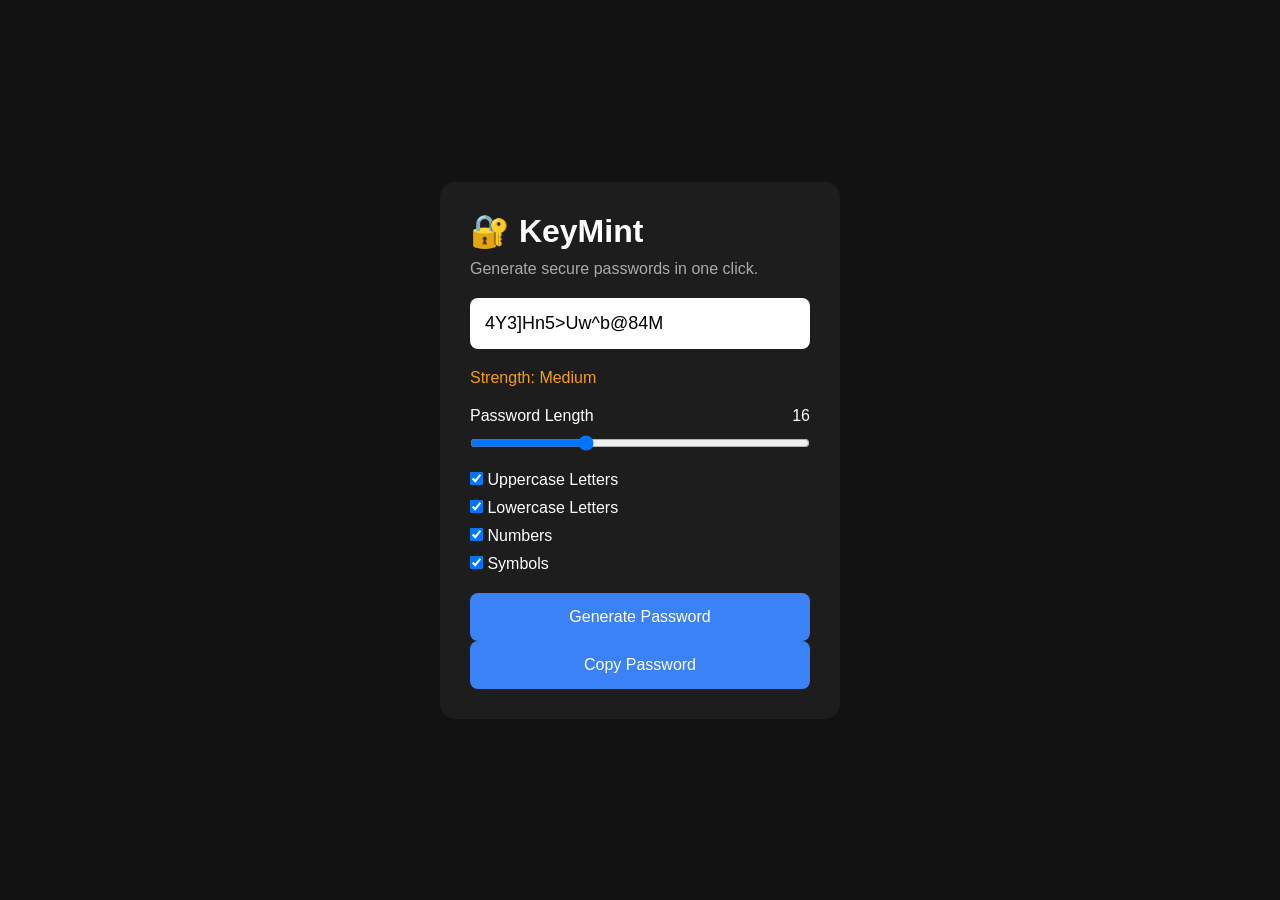
==== index.html @ 88b30c32 "Initial commit" ====
<!DOCTYPE html>
<html lang="en">

<head>
    <meta charset="UTF-8">
    <meta name="viewport" content="width=device-width, initial-scale=1.0">

    <title>KeyMint | Secure Password Generator</title>

    <link rel="preconnect" href="https://fonts.googleapis.com">
    <link rel="preconnect" href="https://fonts.gstatic.com" crossorigin>

    <link href="https://fonts.googleapis.com/css2?family=Inter:wght@400;500;600;700&display=swap" rel="stylesheet">

    <link rel="stylesheet" href="style.css">
</head>

<body>

    <main class="container">

        <h1>🔐 KeyMint</h1>
        <p>Generate secure passwords in one click.</p>

        <div class="password-box">
            <input
                type="text"
                id="password"
                placeholder="Your password will appear here..."
                readonly>
        </div>

        <p id="strength">Strength: Strong</p>

        <section class="options">

            <div class="option">
                <label for="length">Password Length</label>
                <span id="lengthValue">16</span>
            </div>

            <input
                type="range"
                id="length"
                min="8"
                max="32"
                value="16">

            <label class="checkbox">
                <input
                    type="checkbox"
                    id="uppercase"
                    checked>
                Uppercase Letters
            </label>

            <label class="checkbox">
                <input
                    type="checkbox"
                    id="lowercase"
                    checked>
                Lowercase Letters
            </label>

            <label class="checkbox">
                <input
                    type="checkbox"
                    id="numbers"
                    checked>
                Numbers
            </label>

            <label class="checkbox">
                <input
                    type="checkbox"
                    id="symbols"
                    checked>
                Symbols
            </label>

        </section>

        <button id="generateBtn">
            Generate Password
        </button>

        <button id="copyBtn">
            Copy Password
        </button>

    </main>

    <script src="script.js"></script>

</body>

</html>
---- style.css ----
*{
    margin:0;
    padding:0;
    box-sizing:border-box;
    font-family:Arial, Helvetica, sans-serif;
}

body{
    background:#121212;
    color:white;

    display:flex;
    justify-content:center;
    align-items:center;

    height:100vh;
}

.container{
    width:400px;
    background:#1d1d1d;
    padding:30px;
    border-radius:15px;
}

h1{
    margin-bottom:10px;
}

p{
    color:#aaaaaa;
    margin-bottom:20px;
}

.password-box input{
    width:100%;
    padding:15px;
    font-size:18px;

    border:none;
    outline:none;

    border-radius:8px;
    margin-bottom:20px;
}

button{
    width:100%;
    padding:15px;

    border:none;
    border-radius:8px;

    background:#3b82f6;
    color:white;

    cursor:pointer;
    font-size:16px;
}

button:hover{
    background:#2563eb;
}
.options{
    margin-bottom:20px;
}

.option{
    display:flex;
    justify-content:space-between;
    margin-bottom:10px;
}

#length{
    width:100%;
    margin-bottom:20px;
}

.checkbox{
    display:block;
    margin-bottom:10px;
}
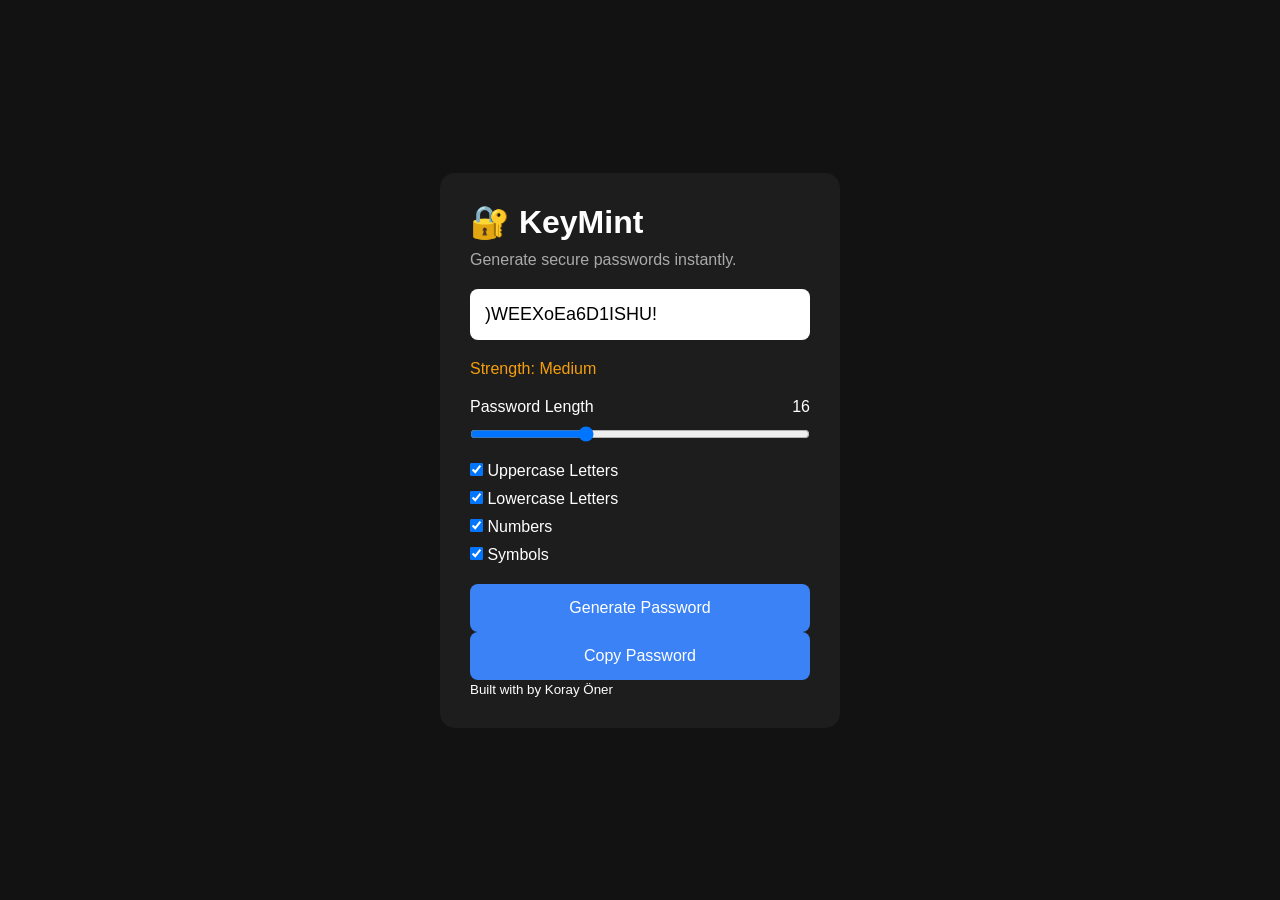
==== commit da09a56c: "index.html" ====
--- a/index.html
+++ b/index.html
@@ -7,10 +7,15 @@
 
     <title>KeyMint | Secure Password Generator</title>
 
+    <meta name="description"
+        content="Generate strong and secure passwords instantly with KeyMint.">
+    <meta name="author" content="Öner Koray">
+
     <link rel="preconnect" href="https://fonts.googleapis.com">
     <link rel="preconnect" href="https://fonts.gstatic.com" crossorigin>
 
-    <link href="https://fonts.googleapis.com/css2?family=Inter:wght@400;500;600;700&display=swap" rel="stylesheet">
+    <link href="https://fonts.googleapis.com/css2?family=Inter:wght@400;500;600;700&display=swap"
+        rel="stylesheet">
 
     <link rel="stylesheet" href="style.css">
 </head>
@@ -19,8 +24,10 @@
 
     <main class="container">
 
-        <h1>🔐 KeyMint</h1>
-        <p>Generate secure passwords in one click.</p>
+        <header>
+            <h1>🔐 KeyMint</h1>
+            <p>Generate secure passwords instantly.</p>
+        </header>
 
         <div class="password-box">
             <input
@@ -47,34 +54,22 @@
                 value="16">
 
             <label class="checkbox">
-                <input
-                    type="checkbox"
-                    id="uppercase"
-                    checked>
+                <input type="checkbox" id="uppercase" checked>
                 Uppercase Letters
             </label>
 
             <label class="checkbox">
-                <input
-                    type="checkbox"
-                    id="lowercase"
-                    checked>
+                <input type="checkbox" id="lowercase" checked>
                 Lowercase Letters
             </label>
 
             <label class="checkbox">
-                <input
-                    type="checkbox"
-                    id="numbers"
-                    checked>
+                <input type="checkbox" id="numbers" checked>
                 Numbers
             </label>
 
             <label class="checkbox">
-                <input
-                    type="checkbox"
-                    id="symbols"
-                    checked>
+                <input type="checkbox" id="symbols" checked>
                 Symbols
             </label>
 
@@ -88,10 +83,14 @@
             Copy Password
         </button>
 
+        <footer>
+            <small>Built with  by Koray Öner </small>
+        </footer>
+
     </main>
 
     <script src="script.js"></script>
 
 </body>
 
-</html>+</html>
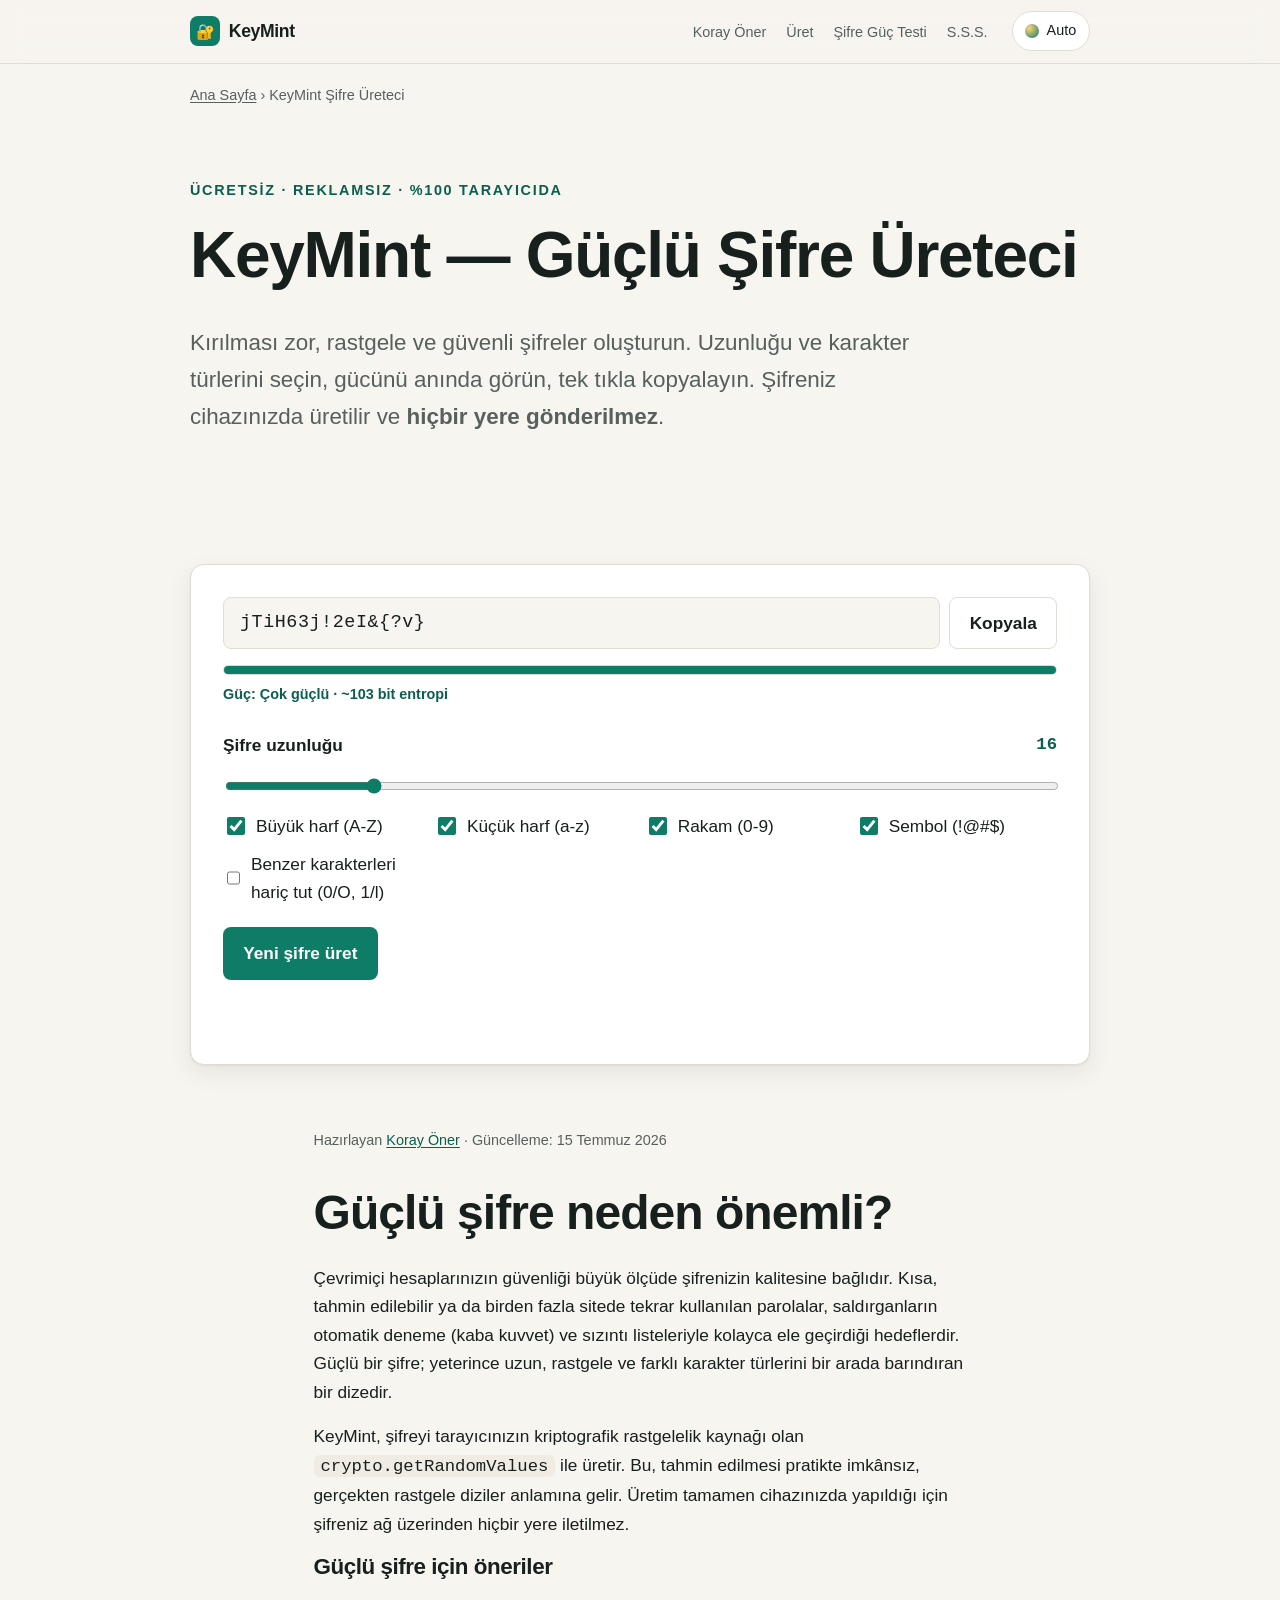
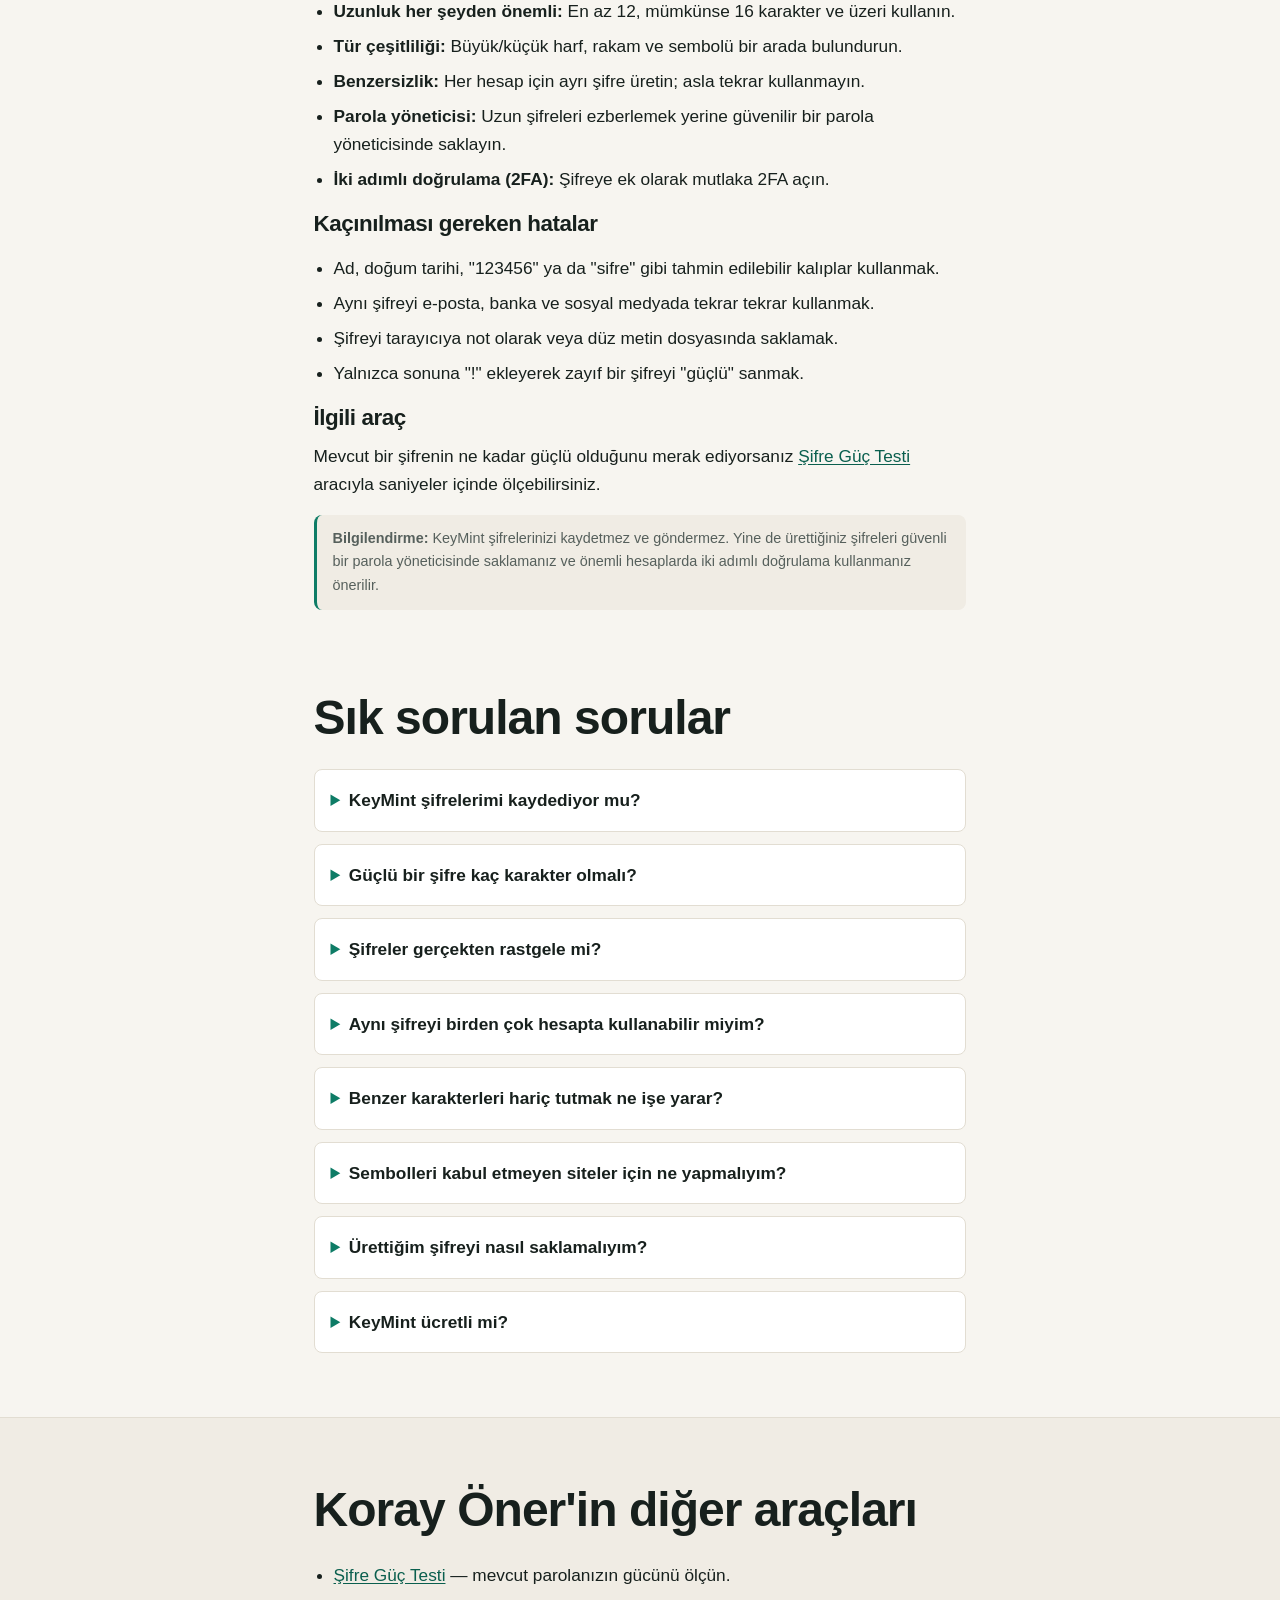
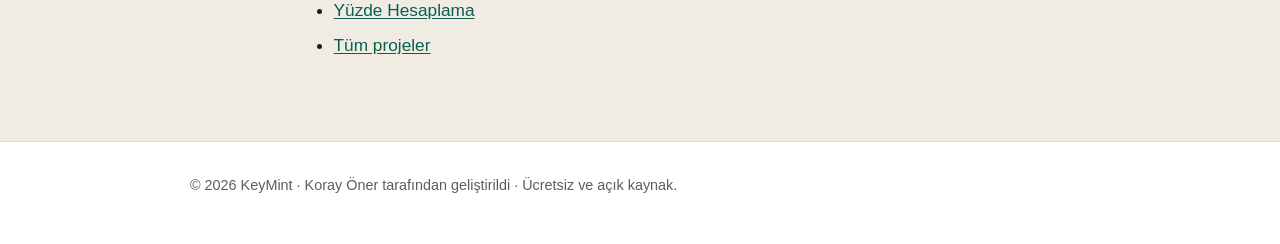
==== commit eef218a6: "KeyMint'i yeniden geliştir: Türkçe, güvenli üreteç (crypto), güç ölçer + Şifre Güç Testi aracı, SEO/" ====
--- a/index.html
+++ b/index.html
@@ -1,96 +1,271 @@
 <!DOCTYPE html>
-<html lang="en">
-
+<html lang="tr" data-theme="auto">
 <head>
-    <meta charset="UTF-8">
-    <meta name="viewport" content="width=device-width, initial-scale=1.0">
-
-    <title>KeyMint | Secure Password Generator</title>
-
-    <meta name="description"
-        content="Generate strong and secure passwords instantly with KeyMint.">
-    <meta name="author" content="Öner Koray">
-
-    <link rel="preconnect" href="https://fonts.googleapis.com">
-    <link rel="preconnect" href="https://fonts.gstatic.com" crossorigin>
-
-    <link href="https://fonts.googleapis.com/css2?family=Inter:wght@400;500;600;700&display=swap"
-        rel="stylesheet">
-
-    <link rel="stylesheet" href="style.css">
+  <!-- Google tag (gtag.js) -->
+  <script async src="https://www.googletagmanager.com/gtag/js?id=G-2GNZPW1LPT"></script>
+  <script>
+    window.dataLayer = window.dataLayer || [];
+    function gtag(){dataLayer.push(arguments);}
+    gtag('js', new Date());
+    gtag('config', 'G-2GNZPW1LPT');
+  </script>
+  <meta charset="UTF-8">
+  <meta name="viewport" content="width=device-width, initial-scale=1">
+  <title>KeyMint — Güçlü Şifre Üreteci (Ücretsiz Parola Oluşturucu) | Koray Öner</title>
+  <meta name="description" content="KeyMint ile güçlü ve rastgele şifre oluşturun. Uzunluk, büyük/küçük harf, rakam ve sembol seçenekleriyle güvenli parola üretin. Ücretsiz, reklamsız ve tamamen tarayıcıda — şifreniz hiçbir yere gönderilmez.">
+  <meta name="author" content="Koray Öner">
+  <link rel="author" href="https://github.com/onerkoray">
+  <meta name="theme-color" content="#0e7c66" media="(prefers-color-scheme: light)">
+  <meta name="theme-color" content="#0b0d10" media="(prefers-color-scheme: dark)">
+  <meta name="color-scheme" content="light dark">
+  <meta name="robots" content="index, follow, max-image-preview:large, max-snippet:-1">
+  <link rel="canonical" href="https://onerkoray.github.io/keymint/">
+
+  <link rel="icon" href="favicon.svg" type="image/svg+xml">
+  <link rel="manifest" href="manifest.json">
+
+  <meta property="og:type" content="website">
+  <meta property="og:site_name" content="Koray Öner">
+  <meta property="og:title" content="KeyMint — Güçlü Şifre Üreteci">
+  <meta property="og:description" content="Güçlü, rastgele ve güvenli şifreler oluşturun. Ücretsiz, reklamsız ve tamamen tarayıcıda.">
+  <meta property="og:url" content="https://onerkoray.github.io/keymint/">
+  <meta property="og:locale" content="tr_TR">
+  <meta property="og:image" content="https://onerkoray.github.io/images/keymint-koray-oner.png">
+  <meta property="og:image:width" content="1200">
+  <meta property="og:image:height" content="630">
+  <meta property="og:image:alt" content="KeyMint Şifre Üreteci — Koray Öner">
+  <meta name="twitter:card" content="summary_large_image">
+  <meta name="twitter:title" content="KeyMint — Güçlü Şifre Üreteci">
+  <meta name="twitter:description" content="Güçlü ve rastgele şifreler oluşturun. Ücretsiz ve tamamen tarayıcıda.">
+  <meta name="twitter:image" content="https://onerkoray.github.io/images/keymint-koray-oner.png">
+
+  <link rel="stylesheet" href="style.css">
+
+  <script type="application/ld+json">
+  {
+    "@context": "https://schema.org",
+    "@graph": [
+      {
+        "@type": "WebApplication",
+        "@id": "https://onerkoray.github.io/keymint/#app",
+        "name": "KeyMint — Şifre Üreteci",
+        "url": "https://onerkoray.github.io/keymint/",
+        "image": "https://onerkoray.github.io/images/keymint-koray-oner.png",
+        "applicationCategory": "SecurityApplication",
+        "operatingSystem": "Any (web browser)",
+        "inLanguage": "tr",
+        "isAccessibleForFree": true,
+        "offers": { "@type": "Offer", "price": "0", "priceCurrency": "TRY" },
+        "description": "Güçlü ve rastgele şifreler oluşturan, tarayıcı tabanlı ücretsiz parola üreteci.",
+        "featureList": ["Ayarlanabilir uzunluk", "Büyük/küçük harf, rakam, sembol", "Benzer karakterleri hariç tutma", "Şifre gücü ölçer", "Tek tıkla kopyalama"],
+        "author": { "@id": "https://onerkoray.github.io/#oner-koray" },
+        "creator": { "@id": "https://onerkoray.github.io/#oner-koray" },
+        "publisher": { "@id": "https://onerkoray.github.io/#oner-koray" }
+      },
+      {
+        "@type": "Person",
+        "@id": "https://onerkoray.github.io/#oner-koray",
+        "name": "Koray Öner",
+        "url": "https://onerkoray.github.io/",
+        "jobTitle": "Yazılım Geliştirici",
+        "sameAs": [
+          "https://github.com/onerkoray",
+          "https://www.linkedin.com/in/korayoner/",
+          "https://substack.com/@korayner",
+          "https://www.xing.com/profile/Koray_Oener015108",
+          "https://dl.acm.org/profile/81100070426",
+          "https://metu.academia.edu/KorayÖner",
+          "https://500px.com/p/korayoner",
+          "https://www.reddit.com/user/Affectionate_Fig3049"
+        ]
+      },
+      {
+        "@type": "BreadcrumbList",
+        "itemListElement": [
+          { "@type": "ListItem", "position": 1, "name": "Ana Sayfa", "item": "https://onerkoray.github.io/" },
+          { "@type": "ListItem", "position": 2, "name": "KeyMint Şifre Üreteci", "item": "https://onerkoray.github.io/keymint/" }
+        ]
+      },
+      {
+        "@type": "HowTo",
+        "name": "Güçlü şifre nasıl oluşturulur?",
+        "description": "KeyMint ile güvenli bir parola üretmenin adımları.",
+        "step": [
+          { "@type": "HowToStep", "position": 1, "name": "Uzunluğu seçin", "text": "En az 12, tercihen 16 karakter veya üzeri bir uzunluk belirleyin." },
+          { "@type": "HowToStep", "position": 2, "name": "Karakter türlerini açın", "text": "Büyük/küçük harf, rakam ve sembol seçeneklerini etkinleştirin." },
+          { "@type": "HowToStep", "position": 3, "name": "Üretin ve kopyalayın", "text": "Şifre üret düğmesine basın ve tek tıkla panoya kopyalayın." }
+        ]
+      },
+      {
+        "@type": "FAQPage",
+        "mainEntity": [
+          { "@type": "Question", "name": "KeyMint şifrelerimi kaydediyor mu?", "acceptedAnswer": { "@type": "Answer", "text": "Hayır. Şifreler tamamen tarayıcınızda, tarayıcının kriptografik rastgelelik üreticisiyle oluşturulur ve hiçbir sunucuya gönderilmez veya kaydedilmez." } },
+          { "@type": "Question", "name": "Güçlü bir şifre kaç karakter olmalı?", "acceptedAnswer": { "@type": "Answer", "text": "Günümüzde en az 12 karakter önerilir; 16 karakter ve üzeri, büyük/küçük harf, rakam ve sembol içeren şifreler çok daha güvenlidir." } },
+          { "@type": "Question", "name": "Şifreler gerçekten rastgele mi?", "acceptedAnswer": { "@type": "Answer", "text": "Evet. KeyMint, tahmin edilmesi zor kriptografik rastgelelik için tarayıcının crypto.getRandomValues fonksiyonunu kullanır." } },
+          { "@type": "Question", "name": "Aynı şifreyi birden fazla hesapta kullanabilir miyim?", "acceptedAnswer": { "@type": "Answer", "text": "Kullanmayın. Her hesap için benzersiz bir şifre oluşturun; böylece bir site sızdırıldığında diğer hesaplarınız güvende kalır." } }
+        ]
+      }
+    ]
+  }
+  </script>
 </head>
-
 <body>
-
-    <main class="container">
-
-        <header>
-            <h1>🔐 KeyMint</h1>
-            <p>Generate secure passwords instantly.</p>
-        </header>
-
-        <div class="password-box">
-            <input
-                type="text"
-                id="password"
-                placeholder="Your password will appear here..."
-                readonly>
+  <a class="skip-link" href="#main">İçeriğe geç</a>
+
+  <header class="site-header" role="banner">
+    <div class="wrap header-inner">
+      <a class="brand" href="https://onerkoray.github.io/" aria-label="Koray Öner ana sayfa">
+        <span class="brand-mark" aria-hidden="true">🔐</span>
+        <span class="brand-name">KeyMint</span>
+      </a>
+      <nav class="site-nav" aria-label="Birincil">
+        <ul>
+          <li><a href="https://onerkoray.github.io/">Koray Öner</a></li>
+          <li><a href="#uret">Üret</a></li>
+          <li><a href="sifre-guc-testi/">Şifre Güç Testi</a></li>
+          <li><a href="#sss">S.S.S.</a></li>
+        </ul>
+      </nav>
+      <button class="theme-toggle" type="button" id="themeToggle" aria-label="Temayı değiştir">
+        <span class="theme-toggle-icon" aria-hidden="true"></span>
+        <span class="theme-toggle-label">Tema</span>
+      </button>
+    </div>
+  </header>
+
+  <main id="main">
+    <nav class="breadcrumb wrap" aria-label="Site haritası">
+      <a href="https://onerkoray.github.io/">Ana Sayfa</a> <span aria-hidden="true">›</span> KeyMint Şifre Üreteci
+    </nav>
+
+    <section class="hero" aria-labelledby="hero-title">
+      <div class="wrap">
+        <p class="eyebrow">Ücretsiz · Reklamsız · %100 tarayıcıda</p>
+        <h1 id="hero-title">KeyMint — Güçlü Şifre Üreteci</h1>
+        <p class="lede">
+          Kırılması zor, rastgele ve güvenli şifreler oluşturun. Uzunluğu ve karakter türlerini
+          seçin, gücünü anında görün, tek tıkla kopyalayın. Şifreniz cihazınızda üretilir ve
+          <strong>hiçbir yere gönderilmez</strong>.
+        </p>
+      </div>
+    </section>
+
+    <section id="uret" aria-labelledby="uret-title">
+      <div class="wrap">
+        <h2 id="uret-title" class="visually-hidden">Şifre üreteci</h2>
+        <div class="tool">
+          <div class="pw-output">
+            <input type="text" id="password" readonly aria-label="Üretilen şifre" placeholder="Şifreniz burada görünecek">
+            <button class="btn btn-ghost" type="button" id="copyBtn">Kopyala</button>
+          </div>
+
+          <div class="meter" aria-hidden="true"><div class="meter-bar" id="meterBar"></div></div>
+          <p class="strength-label" id="strength" aria-live="polite">Güç: —</p>
+
+          <div class="options">
+            <div class="option-row">
+              <label for="length">Şifre uzunluğu</label>
+              <span class="count-badge" id="lengthValue">16</span>
+            </div>
+            <input type="range" id="length" min="6" max="64" value="16" aria-label="Şifre uzunluğu">
+
+            <div class="checks">
+              <label class="check"><input type="checkbox" id="uppercase" checked> Büyük harf (A-Z)</label>
+              <label class="check"><input type="checkbox" id="lowercase" checked> Küçük harf (a-z)</label>
+              <label class="check"><input type="checkbox" id="numbers" checked> Rakam (0-9)</label>
+              <label class="check"><input type="checkbox" id="symbols" checked> Sembol (!@#$)</label>
+              <label class="check"><input type="checkbox" id="noAmbiguous"> Benzer karakterleri hariç tut (0/O, 1/l)</label>
+            </div>
+          </div>
+
+          <div class="pw-actions">
+            <button class="btn btn-primary" type="button" id="generateBtn">Yeni şifre üret</button>
+          </div>
+          <p class="status" id="status" role="status" aria-live="polite"></p>
         </div>
-
-        <p id="strength">Strength: Strong</p>
-
-        <section class="options">
-
-            <div class="option">
-                <label for="length">Password Length</label>
-                <span id="lengthValue">16</span>
-            </div>
-
-            <input
-                type="range"
-                id="length"
-                min="8"
-                max="32"
-                value="16">
-
-            <label class="checkbox">
-                <input type="checkbox" id="uppercase" checked>
-                Uppercase Letters
-            </label>
-
-            <label class="checkbox">
-                <input type="checkbox" id="lowercase" checked>
-                Lowercase Letters
-            </label>
-
-            <label class="checkbox">
-                <input type="checkbox" id="numbers" checked>
-                Numbers
-            </label>
-
-            <label class="checkbox">
-                <input type="checkbox" id="symbols" checked>
-                Symbols
-            </label>
-
-        </section>
-
-        <button id="generateBtn">
-            Generate Password
-        </button>
-
-        <button id="copyBtn">
-            Copy Password
-        </button>
-
-        <footer>
-            <small>Built with  by Koray Öner </small>
-        </footer>
-
-    </main>
-
-    <script src="script.js"></script>
-
+      </div>
+    </section>
+
+    <article class="content">
+      <div class="wrap prose">
+        <p class="byline muted">Hazırlayan <a href="https://onerkoray.github.io/#about" rel="author">Koray Öner</a> · Güncelleme: 15 Temmuz 2026</p>
+
+        <h2 id="nasil">Güçlü şifre neden önemli?</h2>
+        <p>
+          Çevrimiçi hesaplarınızın güvenliği büyük ölçüde şifrenizin kalitesine bağlıdır. Kısa, tahmin
+          edilebilir ya da birden fazla sitede tekrar kullanılan parolalar, saldırganların otomatik
+          deneme (kaba kuvvet) ve sızıntı listeleriyle kolayca ele geçirdiği hedeflerdir. Güçlü bir
+          şifre; yeterince uzun, rastgele ve farklı karakter türlerini bir arada barındıran bir dizedir.
+        </p>
+        <p>
+          KeyMint, şifreyi tarayıcınızın kriptografik rastgelelik kaynağı olan
+          <code>crypto.getRandomValues</code> ile üretir. Bu, tahmin edilmesi pratikte imkânsız,
+          gerçekten rastgele diziler anlamına gelir. Üretim tamamen cihazınızda yapıldığı için şifreniz
+          ağ üzerinden hiçbir yere iletilmez.
+        </p>
+
+        <h3>Güçlü şifre için öneriler</h3>
+        <ul>
+          <li><strong>Uzunluk her şeyden önemli:</strong> En az 12, mümkünse 16 karakter ve üzeri kullanın.</li>
+          <li><strong>Tür çeşitliliği:</strong> Büyük/küçük harf, rakam ve sembolü bir arada bulundurun.</li>
+          <li><strong>Benzersizlik:</strong> Her hesap için ayrı şifre üretin; asla tekrar kullanmayın.</li>
+          <li><strong>Parola yöneticisi:</strong> Uzun şifreleri ezberlemek yerine güvenilir bir parola yöneticisinde saklayın.</li>
+          <li><strong>İki adımlı doğrulama (2FA):</strong> Şifreye ek olarak mutlaka 2FA açın.</li>
+        </ul>
+
+        <h3>Kaçınılması gereken hatalar</h3>
+        <ul>
+          <li>Ad, doğum tarihi, "123456" ya da "sifre" gibi tahmin edilebilir kalıplar kullanmak.</li>
+          <li>Aynı şifreyi e-posta, banka ve sosyal medyada tekrar tekrar kullanmak.</li>
+          <li>Şifreyi tarayıcıya not olarak veya düz metin dosyasında saklamak.</li>
+          <li>Yalnızca sonuna "!" ekleyerek zayıf bir şifreyi "güçlü" sanmak.</li>
+        </ul>
+
+        <h3>İlgili araç</h3>
+        <p>Mevcut bir şifrenin ne kadar güçlü olduğunu merak ediyorsanız <a href="sifre-guc-testi/">Şifre Güç Testi</a> aracıyla saniyeler içinde ölçebilirsiniz.</p>
+
+        <p class="disclaimer muted">
+          <strong>Bilgilendirme:</strong> KeyMint şifrelerinizi kaydetmez ve göndermez. Yine de
+          ürettiğiniz şifreleri güvenli bir parola yöneticisinde saklamanız ve önemli hesaplarda iki
+          adımlı doğrulama kullanmanız önerilir.
+        </p>
+      </div>
+    </article>
+
+    <section id="sss" class="faq">
+      <div class="wrap prose">
+        <h2>Sık sorulan sorular</h2>
+        <div class="faq-list">
+          <details><summary>KeyMint şifrelerimi kaydediyor mu?</summary><p>Hayır. Şifreler tamamen tarayıcınızda üretilir, hiçbir sunucuya gönderilmez veya saklanmaz.</p></details>
+          <details><summary>Güçlü bir şifre kaç karakter olmalı?</summary><p>En az 12, tercihen 16 karakter ve üzeri; büyük/küçük harf, rakam ve sembol içermelidir.</p></details>
+          <details><summary>Şifreler gerçekten rastgele mi?</summary><p>Evet. Kriptografik rastgelelik için tarayıcının crypto.getRandomValues fonksiyonu kullanılır.</p></details>
+          <details><summary>Aynı şifreyi birden çok hesapta kullanabilir miyim?</summary><p>Kullanmayın. Her hesap için benzersiz şifre üretin; bir sızıntıda diğer hesaplarınız güvende kalır.</p></details>
+          <details><summary>Benzer karakterleri hariç tutmak ne işe yarar?</summary><p>0/O veya 1/l gibi karışabilen karakterleri devre dışı bırakarak şifreyi elle yazarken hata yapmayı önler.</p></details>
+          <details><summary>Sembolleri kabul etmeyen siteler için ne yapmalıyım?</summary><p>Sembol seçeneğini kapatıp uzunluğu artırın; uzun bir harf-rakam şifresi de güçlüdür.</p></details>
+          <details><summary>Ürettiğim şifreyi nasıl saklamalıyım?</summary><p>Güvenilir bir parola yöneticisi kullanın; şifreleri düz metin olarak saklamaktan kaçının.</p></details>
+          <details><summary>KeyMint ücretli mi?</summary><p>Hayır, tamamen ücretsizdir; kayıt gerektirmez ve reklam içermez.</p></details>
+        </div>
+      </div>
+    </section>
+
+    <section class="related">
+      <div class="wrap prose">
+        <h2>Koray Öner'in diğer araçları</h2>
+        <ul>
+          <li><a href="sifre-guc-testi/">Şifre Güç Testi</a> — mevcut parolanızın gücünü ölçün.</li>
+          <li><a href="https://onerkoray.github.io/yuzde-hesaplama/">Yüzde Hesaplama</a></li>
+          <li><a href="https://onerkoray.github.io/">Tüm projeler</a></li>
+        </ul>
+      </div>
+    </section>
+  </main>
+
+  <footer class="site-footer" role="contentinfo">
+    <div class="wrap footer-legal">
+      <p class="muted">© <span id="year">2026</span> KeyMint · Koray Öner tarafından geliştirildi · Ücretsiz ve açık kaynak.</p>
+    </div>
+  </footer>
+
+  <script src="script.js" defer></script>
 </body>
-
 </html>
--- a/style.css
+++ b/style.css
@@ -1,82 +1,140 @@
-*{
-    margin:0;
-    padding:0;
-    box-sizing:border-box;
-    font-family:Arial, Helvetica, sans-serif;
+/* =========================================================================
+   KeyMint — Koray Öner · şifre araçları · style.css (self-contained)
+   ========================================================================= */
+:root {
+  color-scheme: light dark;
+  --brand: #0e7c66; --brand-strong: #0a5f4e; --brand-contrast: #fff;
+  --bg: #f7f5f0; --surface: #fff; --surface-2: #f0ece4; --border: #e2ddd2;
+  --text: #17201d; --text-muted: #56605c; --focus: #0e7c66;
+  --ok: #2e8b57; --warn: #d99a00; --bad: #d24141;
+  --radius-sm: 8px; --radius: 14px;
+  --shadow: 0 1px 2px rgba(16,24,20,.06), 0 8px 24px rgba(16,24,20,.08);
+  --step--1: clamp(.82rem,.78rem + .2vw,.9rem);
+  --step-0: clamp(1rem,.95rem + .25vw,1.08rem);
+  --step-1: clamp(1.2rem,1.1rem + .5vw,1.4rem);
+  --step-2: clamp(1.5rem,1.3rem + 1vw,2rem);
+  --step-3: clamp(2rem,1.6rem + 2vw,3rem);
+  --step-4: clamp(2.5rem,1.9rem + 3vw,4rem);
+  --wrap: 900px;
+}
+@media (prefers-color-scheme: dark) {
+  :root[data-theme="auto"] {
+    --bg:#0b0d10; --surface:#14181d; --surface-2:#1b2027; --border:#2a313a;
+    --text:#eef1f4; --text-muted:#a4adb6; --brand:#2bb596; --brand-strong:#1f9c80; --focus:#4fd3b4;
+    --shadow:0 1px 2px rgba(0,0,0,.4),0 10px 30px rgba(0,0,0,.5);
+  }
+}
+:root[data-theme="dark"] {
+  --bg:#0b0d10; --surface:#14181d; --surface-2:#1b2027; --border:#2a313a;
+  --text:#eef1f4; --text-muted:#a4adb6; --brand:#2bb596; --brand-strong:#1f9c80; --focus:#4fd3b4;
+  --shadow:0 1px 2px rgba(0,0,0,.4),0 10px 30px rgba(0,0,0,.5);
 }
 
-body{
-    background:#121212;
-    color:white;
+*,*::before,*::after { box-sizing: border-box; }
+html { scroll-behavior: smooth; -webkit-text-size-adjust: 100%; }
+body {
+  margin: 0; background: var(--bg); color: var(--text);
+  font-family: -apple-system, BlinkMacSystemFont, "Segoe UI", Roboto, Helvetica, Arial, sans-serif;
+  font-size: var(--step-0); line-height: 1.65; -webkit-font-smoothing: antialiased;
+}
+h1,h2,h3 { line-height: 1.15; letter-spacing: -.02em; margin: 0 0 .5em; }
+h1 { font-size: var(--step-4); } h2 { font-size: var(--step-3); } h3 { font-size: var(--step-1); }
+p { margin: 0 0 1rem; }
+a { color: var(--brand-strong); text-underline-offset: 2px; }
+a:hover { color: var(--brand); }
+code { font-family: ui-monospace, Menlo, Consolas, monospace; background: var(--surface-2); border-radius: 6px; padding: .1em .4em; }
+.wrap { width: min(100% - 2.5rem, var(--wrap)); margin-inline: auto; }
 
-    display:flex;
-    justify-content:center;
-    align-items:center;
+:focus-visible { outline: 3px solid var(--focus); outline-offset: 2px; border-radius: 4px; }
+.skip-link { position: absolute; left: .75rem; top: -3rem; background: var(--brand); color: #fff; padding: .6rem 1rem; border-radius: var(--radius-sm); z-index: 100; transition: top .15s; }
+.skip-link:focus { top: .75rem; }
+.visually-hidden { position: absolute; width: 1px; height: 1px; padding: 0; margin: -1px; overflow: hidden; clip: rect(0 0 0 0); white-space: nowrap; border: 0; }
 
-    height:100vh;
+.btn { display: inline-flex; align-items: center; gap: .5rem; font: inherit; font-weight: 600; cursor: pointer; padding: .7rem 1.2rem; border-radius: var(--radius-sm); border: 1px solid transparent; text-decoration: none; transition: background .15s, border-color .15s, transform .12s; }
+.btn:active { transform: translateY(1px); }
+.btn-primary { background: var(--brand); color: var(--brand-contrast); }
+.btn-primary:hover { background: var(--brand-strong); color: #fff; }
+.btn-ghost { background: var(--surface); color: var(--text); border-color: var(--border); }
+.btn-ghost:hover { border-color: var(--brand); color: var(--brand-strong); }
+
+.site-header { position: sticky; top: 0; z-index: 50; border-bottom: 1px solid var(--border); background: color-mix(in srgb, var(--bg) 82%, transparent); backdrop-filter: saturate(180%) blur(12px); }
+.header-inner { display: flex; align-items: center; gap: 1.5rem; padding: .7rem 0; }
+.brand { display: inline-flex; align-items: center; gap: .55rem; color: var(--text); text-decoration: none; font-weight: 700; }
+.brand-mark { display: grid; place-items: center; inline-size: 30px; block-size: 30px; border-radius: 8px; background: var(--brand); color: #fff; font-size: .95rem; }
+.brand-name { font-size: 1.1rem; letter-spacing: -.02em; }
+.site-nav { margin-left: auto; }
+.site-nav ul { display: flex; gap: 1.25rem; list-style: none; margin: 0; padding: 0; }
+.site-nav a { color: var(--text-muted); text-decoration: none; font-weight: 500; font-size: var(--step--1); }
+.site-nav a:hover { color: var(--text); }
+.theme-toggle { display: inline-flex; align-items: center; gap: .45rem; background: var(--surface); border: 1px solid var(--border); color: var(--text); border-radius: 999px; padding: .45rem .8rem; cursor: pointer; font: inherit; font-size: var(--step--1); }
+.theme-toggle:hover { border-color: var(--brand); }
+.theme-toggle-icon { width: 14px; height: 14px; border-radius: 50%; background: radial-gradient(circle at 30% 30%, #ffd479, var(--brand)); }
+
+.breadcrumb { padding-top: 1.25rem; font-size: var(--step--1); color: var(--text-muted); }
+.breadcrumb a { color: var(--text-muted); }
+
+section { padding: clamp(2.5rem,1.5rem + 4vw,4rem) 0; }
+.hero { padding: clamp(2.5rem,2rem + 5vw,4.5rem) 0 clamp(1.5rem,1rem + 3vw,3rem); }
+.eyebrow { text-transform: uppercase; letter-spacing: .12em; font-size: var(--step--1); font-weight: 700; color: var(--brand-strong); margin-bottom: 1rem; }
+.lede { font-size: var(--step-1); color: var(--text-muted); max-width: 60ch; }
+
+.tool { background: var(--surface); border: 1px solid var(--border); border-radius: var(--radius); padding: clamp(1.25rem,1rem + 2vw,2rem); box-shadow: var(--shadow); }
+.pw-output { display: flex; gap: .6rem; margin-bottom: 1rem; }
+.pw-output input {
+  flex: 1; min-width: 0; font-family: ui-monospace, Menlo, Consolas, monospace; font-size: 1.15rem;
+  padding: .8rem 1rem; border: 1px solid var(--border); border-radius: var(--radius-sm);
+  background: var(--bg); color: var(--text); letter-spacing: .03em;
 }
+.pw-actions { display: flex; flex-wrap: wrap; gap: .6rem; margin-top: 1.25rem; }
 
-.container{
-    width:400px;
-    background:#1d1d1d;
-    padding:30px;
-    border-radius:15px;
+.meter { height: 10px; border-radius: 999px; background: var(--surface-2); border: 1px solid var(--border); overflow: hidden; margin: .25rem 0 .5rem; }
+.meter-bar { height: 100%; width: 0; transition: width .2s ease, background .2s ease; }
+.strength-label { font-weight: 700; font-size: var(--step--1); }
+.s-bad { color: var(--bad); } .s-warn { color: var(--warn); } .s-ok { color: var(--ok); } .s-strong { color: var(--brand-strong); }
+.bar-bad { background: var(--bad); } .bar-warn { background: var(--warn); } .bar-ok { background: var(--ok); } .bar-strong { background: var(--brand); }
+
+.options { display: grid; gap: 1rem; margin-top: 1.5rem; }
+.option-row { display: flex; align-items: center; justify-content: space-between; gap: 1rem; }
+.option-row label { font-weight: 600; }
+input[type="range"] { accent-color: var(--brand); width: 100%; }
+.checks { display: grid; gap: .6rem; grid-template-columns: repeat(auto-fit, minmax(160px,1fr)); }
+.check { display: flex; align-items: center; gap: .5rem; font-weight: 500; cursor: pointer; }
+.check input { accent-color: var(--brand); width: 18px; height: 18px; }
+.count-badge { font-family: ui-monospace, monospace; font-weight: 700; color: var(--brand-strong); }
+
+.pw-check-input {
+  width: 100%; font-family: ui-monospace, Menlo, Consolas, monospace; font-size: 1.1rem;
+  padding: .8rem 1rem; border: 1px solid var(--border); border-radius: var(--radius-sm);
+  background: var(--bg); color: var(--text);
 }
+.result { display: block; font-size: var(--step-2); font-weight: 800; letter-spacing: -.02em; color: var(--brand-strong); min-height: 1.4em; }
+:root[data-theme="dark"] .result { color: var(--brand); }
+.result .muted-note { display: block; font-size: var(--step--1); font-weight: 500; color: var(--text-muted); margin-top: .35rem; }
+.feedback { list-style: none; margin: 1rem 0 0; padding: 0; display: grid; gap: .4rem; }
+.feedback li { font-size: var(--step--1); color: var(--text-muted); padding-left: 1.4rem; position: relative; }
+.feedback li::before { content: "•"; position: absolute; left: .3rem; color: var(--brand); }
 
-h1{
-    margin-bottom:10px;
-}
+.status { margin-top: 1rem; min-height: 1.4em; color: var(--text-muted); font-size: var(--step--1); }
 
-p{
-    color:#aaaaaa;
-    margin-bottom:20px;
-}
+.prose { max-width: 68ch; margin-inline: auto; }
+.prose ul { padding-left: 1.25rem; } .prose li { margin-bottom: .4rem; }
+.byline { margin-bottom: 2rem; }
+.disclaimer { border-left: 3px solid var(--brand); padding: .75rem 1rem; background: var(--surface-2); border-radius: var(--radius-sm); }
+.related { border-top: 1px solid var(--border); background: var(--surface-2); }
 
-.password-box input{
-    width:100%;
-    padding:15px;
-    font-size:18px;
+.faq-list { display: grid; gap: .75rem; }
+.faq details { background: var(--surface); border: 1px solid var(--border); border-radius: var(--radius-sm); padding: .25rem 1rem; }
+.faq summary { cursor: pointer; font-weight: 600; padding: .75rem 0; }
+.faq summary::marker { color: var(--brand); }
+.faq details[open] summary { border-bottom: 1px solid var(--border); margin-bottom: .5rem; }
 
-    border:none;
-    outline:none;
+.tool-grid { list-style: none; margin: 1.5rem 0 0; padding: 0; display: grid; gap: 1.25rem; grid-template-columns: repeat(auto-fit, minmax(260px,1fr)); }
+.tool-card { background: var(--surface); border: 1px solid var(--border); border-radius: var(--radius); padding: 1.25rem; box-shadow: var(--shadow); }
+.tool-card h3 { margin-bottom: .4rem; } .tool-card h3 a { text-decoration: none; }
 
-    border-radius:8px;
-    margin-bottom:20px;
-}
+.site-footer { background: var(--surface); border-top: 1px solid var(--border); padding-block: 2rem; }
+.muted { color: var(--text-muted); font-size: var(--step--1); }
 
-button{
-    width:100%;
-    padding:15px;
-
-    border:none;
-    border-radius:8px;
-
-    background:#3b82f6;
-    color:white;
-
-    cursor:pointer;
-    font-size:16px;
-}
-
-button:hover{
-    background:#2563eb;
-}
-.options{
-    margin-bottom:20px;
-}
-
-.option{
-    display:flex;
-    justify-content:space-between;
-    margin-bottom:10px;
-}
-
-#length{
-    width:100%;
-    margin-bottom:20px;
-}
-
-.checkbox{
-    display:block;
-    margin-bottom:10px;
-}+@media (prefers-reduced-motion: reduce) { html { scroll-behavior: auto; } *,*::before,*::after { transition-duration: .001ms !important; } }
+@media (max-width: 600px) { .site-nav { display: none; } .theme-toggle-label { display: none; } }
+@media print { .site-header,.theme-toggle,.pw-actions { display: none !important; } body { background: #fff; color: #000; } }
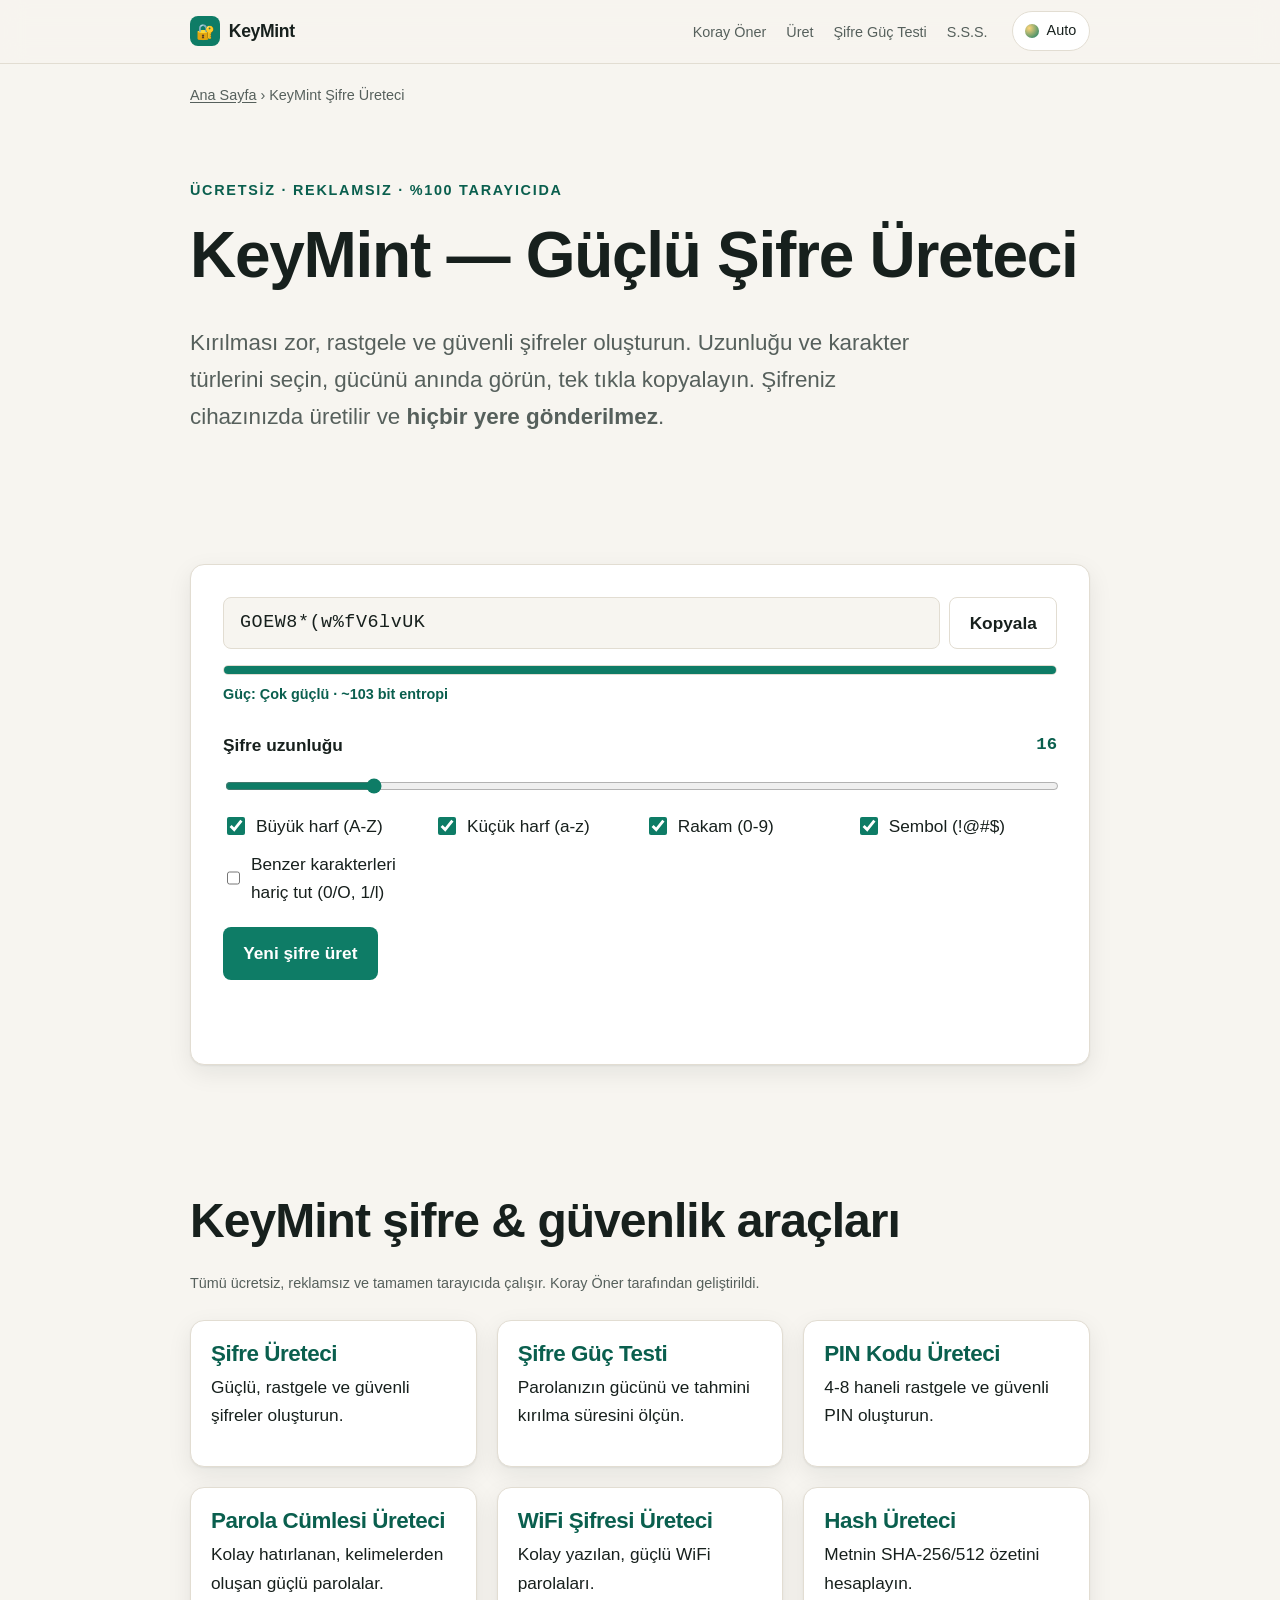
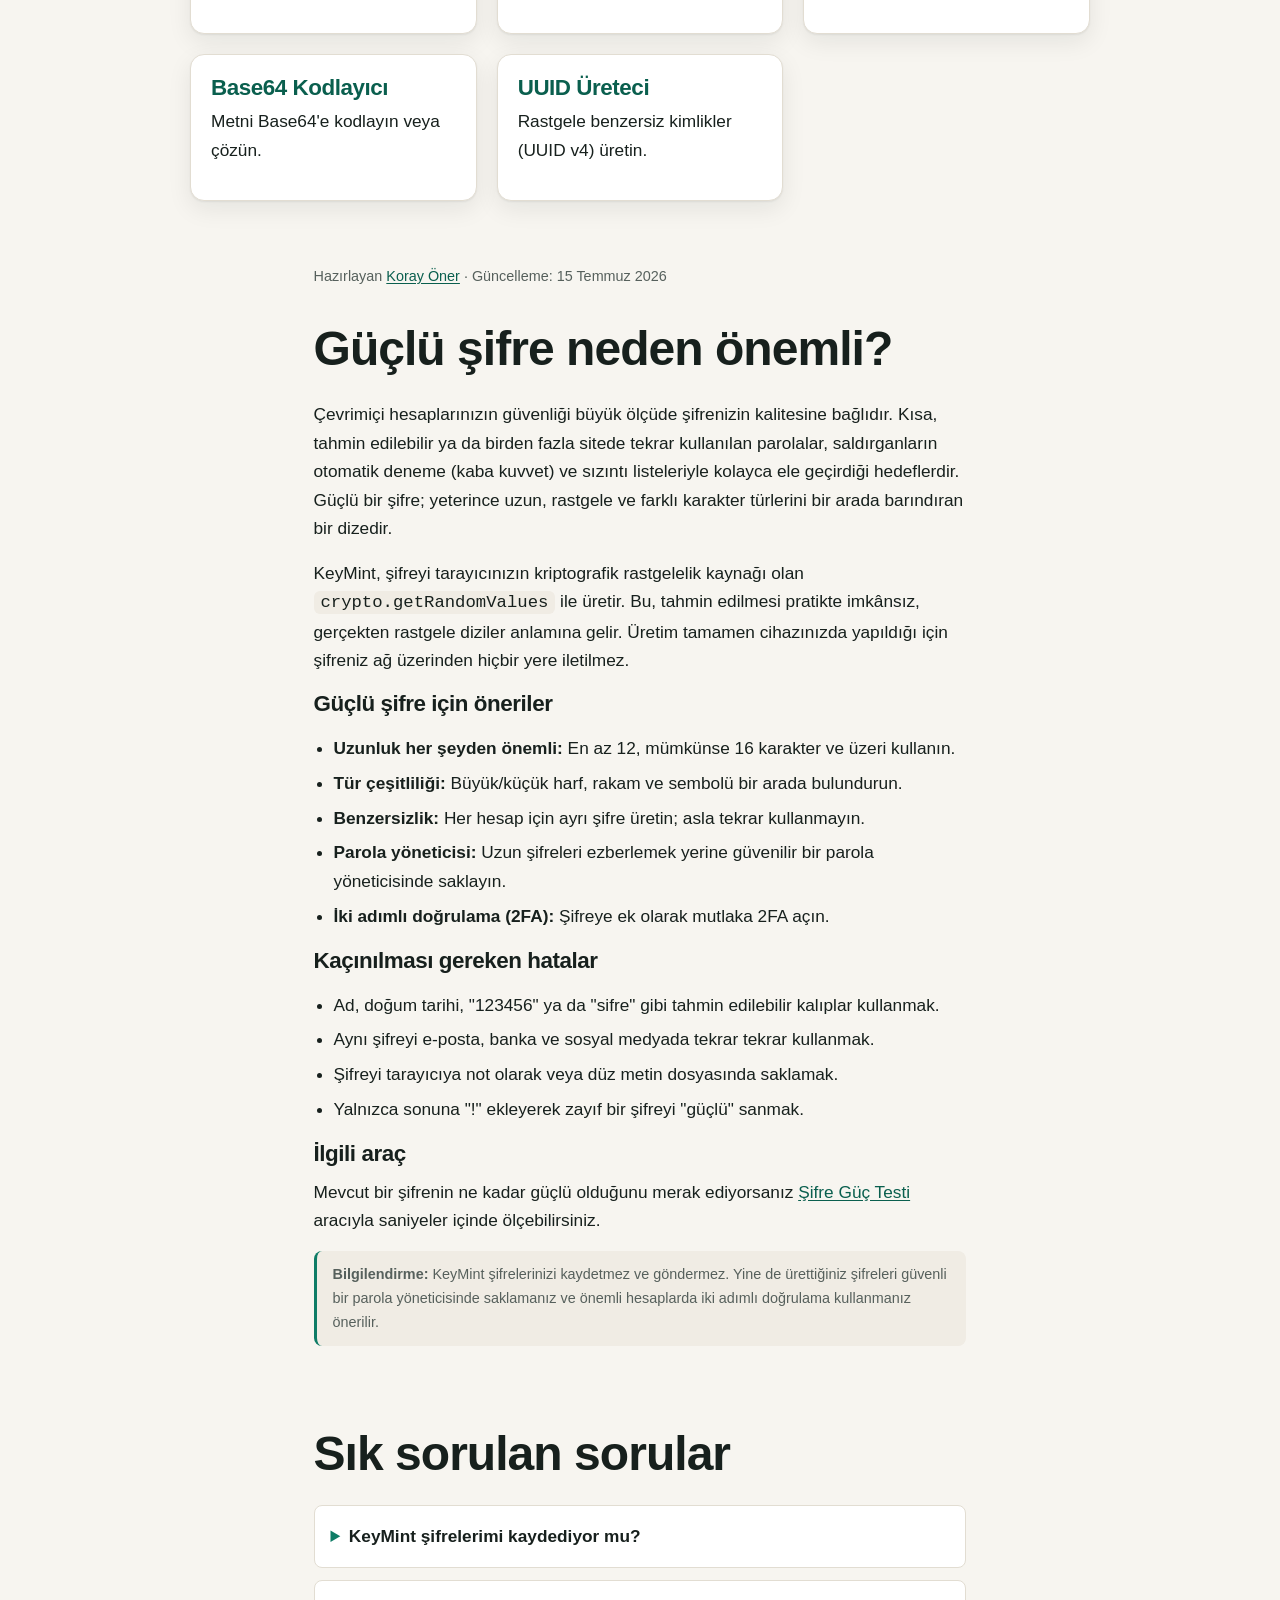
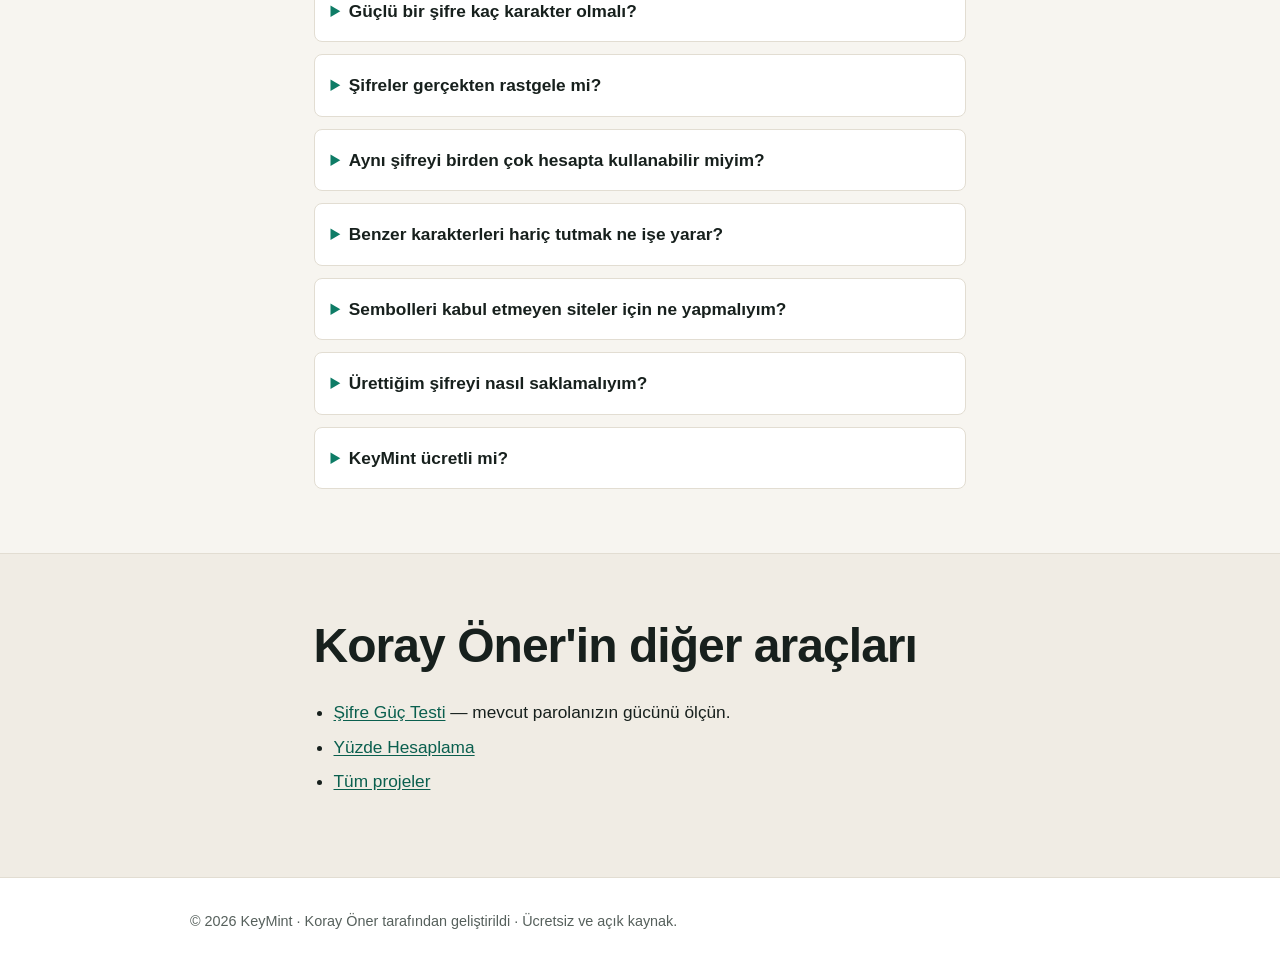
==== commit 6d459713: "KeyMint'e 6 yeni şifre/güvenlik aracı ekle: PIN, parola cümlesi, WiFi şifresi, hash, Base64, UUID + " ====
--- a/index.html
+++ b/index.html
@@ -186,6 +186,23 @@
       </div>
     </section>
 
+    <section id="araclar" aria-labelledby="araclar-title">
+      <div class="wrap">
+        <h2 id="araclar-title">KeyMint şifre &amp; güvenlik araçları</h2>
+        <p class="muted">Tümü ücretsiz, reklamsız ve tamamen tarayıcıda çalışır. Koray Öner tarafından geliştirildi.</p>
+        <ul class="tool-grid">
+          <li class="tool-card"><h3><a href="./">Şifre Üreteci</a></h3><p>Güçlü, rastgele ve güvenli şifreler oluşturun.</p></li>
+          <li class="tool-card"><h3><a href="sifre-guc-testi/">Şifre Güç Testi</a></h3><p>Parolanızın gücünü ve tahmini kırılma süresini ölçün.</p></li>
+          <li class="tool-card"><h3><a href="pin-uretici/">PIN Kodu Üreteci</a></h3><p>4-8 haneli rastgele ve güvenli PIN oluşturun.</p></li>
+          <li class="tool-card"><h3><a href="parola-cumlesi/">Parola Cümlesi Üreteci</a></h3><p>Kolay hatırlanan, kelimelerden oluşan güçlü parolalar.</p></li>
+          <li class="tool-card"><h3><a href="wifi-sifresi/">WiFi Şifresi Üreteci</a></h3><p>Kolay yazılan, güçlü WiFi parolaları.</p></li>
+          <li class="tool-card"><h3><a href="hash-uretici/">Hash Üreteci</a></h3><p>Metnin SHA-256/512 özetini hesaplayın.</p></li>
+          <li class="tool-card"><h3><a href="base64/">Base64 Kodlayıcı</a></h3><p>Metni Base64'e kodlayın veya çözün.</p></li>
+          <li class="tool-card"><h3><a href="uuid-uretici/">UUID Üreteci</a></h3><p>Rastgele benzersiz kimlikler (UUID v4) üretin.</p></li>
+        </ul>
+      </div>
+    </section>
+
     <article class="content">
       <div class="wrap prose">
         <p class="byline muted">Hazırlayan <a href="https://onerkoray.github.io/#about" rel="author">Koray Öner</a> · Güncelleme: 15 Temmuz 2026</p>
